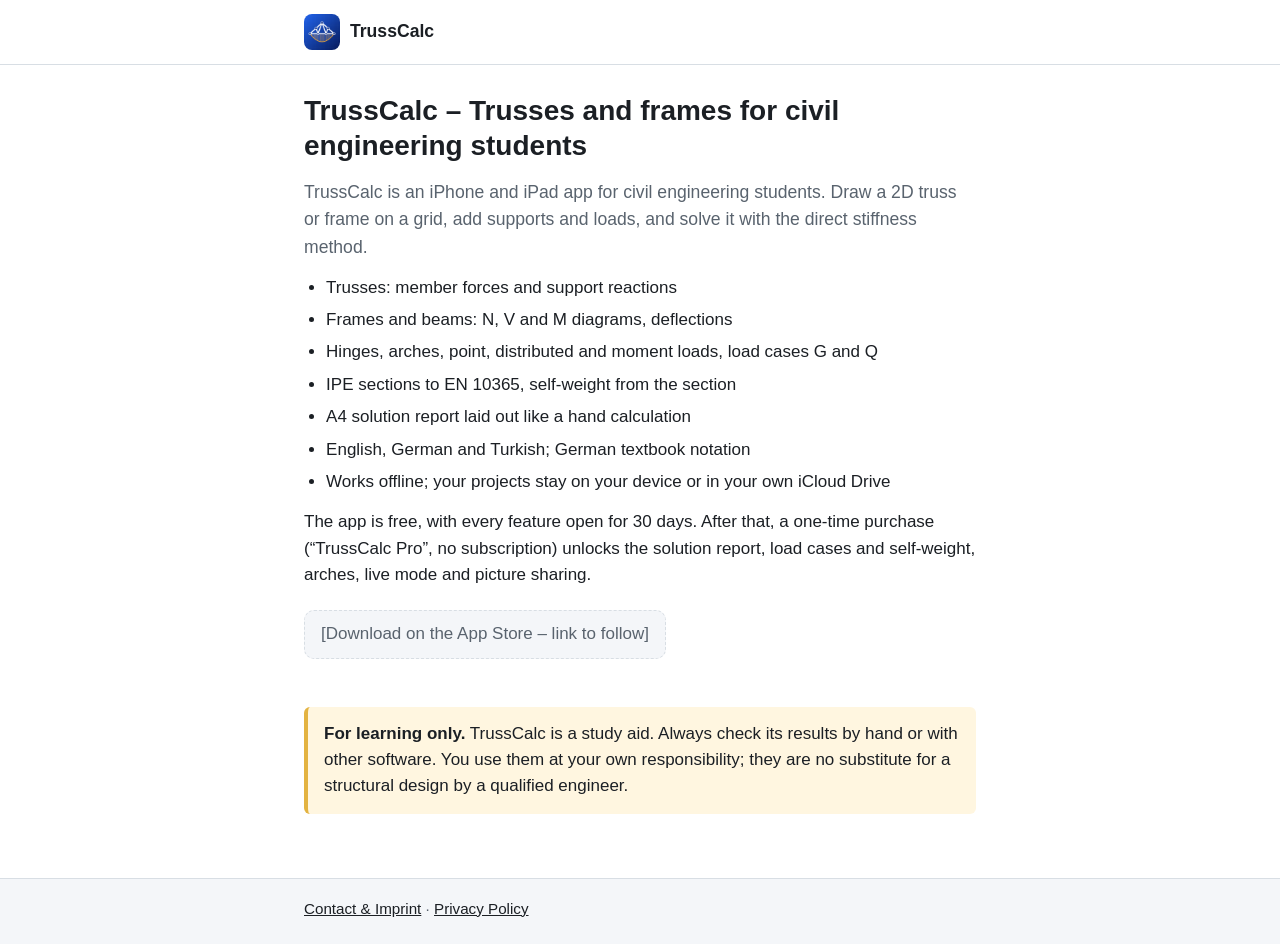
==== index.html @ fd12e596 "TrussCalc website: home, contact & imprint, privacy policy Plain HTML and one stylesheet; no JavaScr" ====
<!doctype html>
<html lang="en">
<head>
  <meta charset="utf-8">
  <meta name="viewport" content="width=device-width, initial-scale=1">
  <title>TrussCalc</title>
  <meta name="description" content="TrussCalc is an iPhone and iPad app for civil engineering students: draw a 2D truss or frame, add supports and loads, and solve it with the direct stiffness method.">
  <link rel="icon" href="icon.png">
  <link rel="apple-touch-icon" href="icon.png">
  <link rel="stylesheet" href="style.css">
</head>
<body>
  <header class="site">
    <div class="page">
      <a href="./"><img src="icon.png" alt="" width="36" height="36">TrussCalc</a>
    </div>
  </header>

  <main class="page">
    <h1>TrussCalc – Trusses and frames for civil engineering students</h1>

    <p class="lead">TrussCalc is an iPhone and iPad app for civil engineering students. Draw a 2D
    truss or frame on a grid, add supports and loads, and solve it with the direct
    stiffness method.</p>

    <ul>
      <li>Trusses: member forces and support reactions</li>
      <li>Frames and beams: N, V and M diagrams, deflections</li>
      <li>Hinges, arches, point, distributed and moment loads, load cases G and Q</li>
      <li>IPE sections to EN 10365, self-weight from the section</li>
      <li>A4 solution report laid out like a hand calculation</li>
      <li>English, German and Turkish; German textbook notation</li>
      <li>Works offline; your projects stay on your device or in your own iCloud Drive</li>
    </ul>

    <p>The app is free, with every feature open for 30 days. After that, a one-time
    purchase (“TrussCalc Pro”, no subscription) unlocks the solution report, load
    cases and self-weight, arches, live mode and picture sharing.</p>

    <p class="store">[Download on the App Store – link to follow]</p>

    <div class="note">
      <p><strong>For learning only.</strong> TrussCalc is a study aid. Always check its results by
      hand or with other software. You use them at your own responsibility; they are
      no substitute for a structural design by a qualified engineer.</p>
    </div>
  </main>

  <footer class="site">
    <div class="page">
      <a href="imprint.html">Contact &amp; Imprint</a> · <a href="privacy.html">Privacy Policy</a>
    </div>
  </footer>
</body>
</html>
---- style.css ----
/* TrussCalc site: one small stylesheet, system fonts only, light and dark. */
:root {
  --bg: #ffffff;
  --surface: #f4f6f9;
  --text: #1b1f24;
  --muted: #59636e;
  --line: #d8dee4;
  --accent: #0a5cc2;
  --note-bg: #fff6e0;
  --note-line: #e3b341;
  color-scheme: light dark;
}

@media (prefers-color-scheme: dark) {
  :root {
    --bg: #111418;
    --surface: #1b2027;
    --text: #e6e9ed;
    --muted: #9aa4af;
    --line: #2f363e;
    --accent: #6cb0ff;
    --note-bg: #2a2412;
    --note-line: #9e7a1f;
  }
}

* { box-sizing: border-box; }

html { -webkit-text-size-adjust: 100%; }

body {
  margin: 0;
  background: var(--bg);
  color: var(--text);
  font: 17px/1.55 -apple-system, BlinkMacSystemFont, "Segoe UI", Roboto, Helvetica, Arial, sans-serif;
}

.page {
  max-width: 44rem;
  margin: 0 auto;
  padding: 0 16px;
}

header.site {
  border-bottom: 1px solid var(--line);
}

header.site .page {
  display: flex;
  align-items: center;
  gap: 10px;
  padding-top: 14px;
  padding-bottom: 14px;
}

header.site a {
  display: flex;
  align-items: center;
  gap: 10px;
  color: var(--text);
  text-decoration: none;
  font-weight: 600;
  font-size: 1.1rem;
}

header.site img {
  width: 36px;
  height: 36px;
  border-radius: 8px;
}

main.page { padding-top: 28px; padding-bottom: 40px; }

h1 {
  font-size: 1.75rem;
  line-height: 1.25;
  margin: 0 0 16px;
}

h2 {
  font-size: 1.25rem;
  margin: 36px 0 10px;
}

h3 {
  font-size: 1.05rem;
  margin: 24px 0 8px;
}

p, ul { margin: 0 0 14px; }

ul { padding-left: 1.3em; }

li { margin-bottom: 6px; }

a { color: var(--accent); overflow-wrap: anywhere; }

.lead {
  font-size: 1.1rem;
  color: var(--muted);
}

.store {
  display: inline-block;
  margin: 8px 0 24px;
  padding: 10px 16px;
  border: 1px dashed var(--line);
  border-radius: 10px;
  background: var(--surface);
  color: var(--muted);
}

.note {
  margin: 24px 0;
  padding: 14px 16px;
  border-left: 4px solid var(--note-line);
  border-radius: 6px;
  background: var(--note-bg);
}

.note p:last-child { margin-bottom: 0; }

dl.faq dt {
  font-weight: 600;
  margin-top: 16px;
}

dl.faq dd {
  margin: 4px 0 0;
}

/* The imprint stays plain, full-size, selectable text (§ 5 DDG). */
.imprint {
  margin-top: 44px;
  padding-top: 8px;
  border-top: 1px solid var(--line);
}

.imprint address {
  font-style: normal;
  margin-bottom: 14px;
}

.updated { color: var(--muted); }

footer.site {
  border-top: 1px solid var(--line);
  background: var(--surface);
}

footer.site .page {
  padding-top: 18px;
  padding-bottom: 24px;
  color: var(--muted);
  font-size: 0.95rem;
}

footer.site a { color: var(--text); }
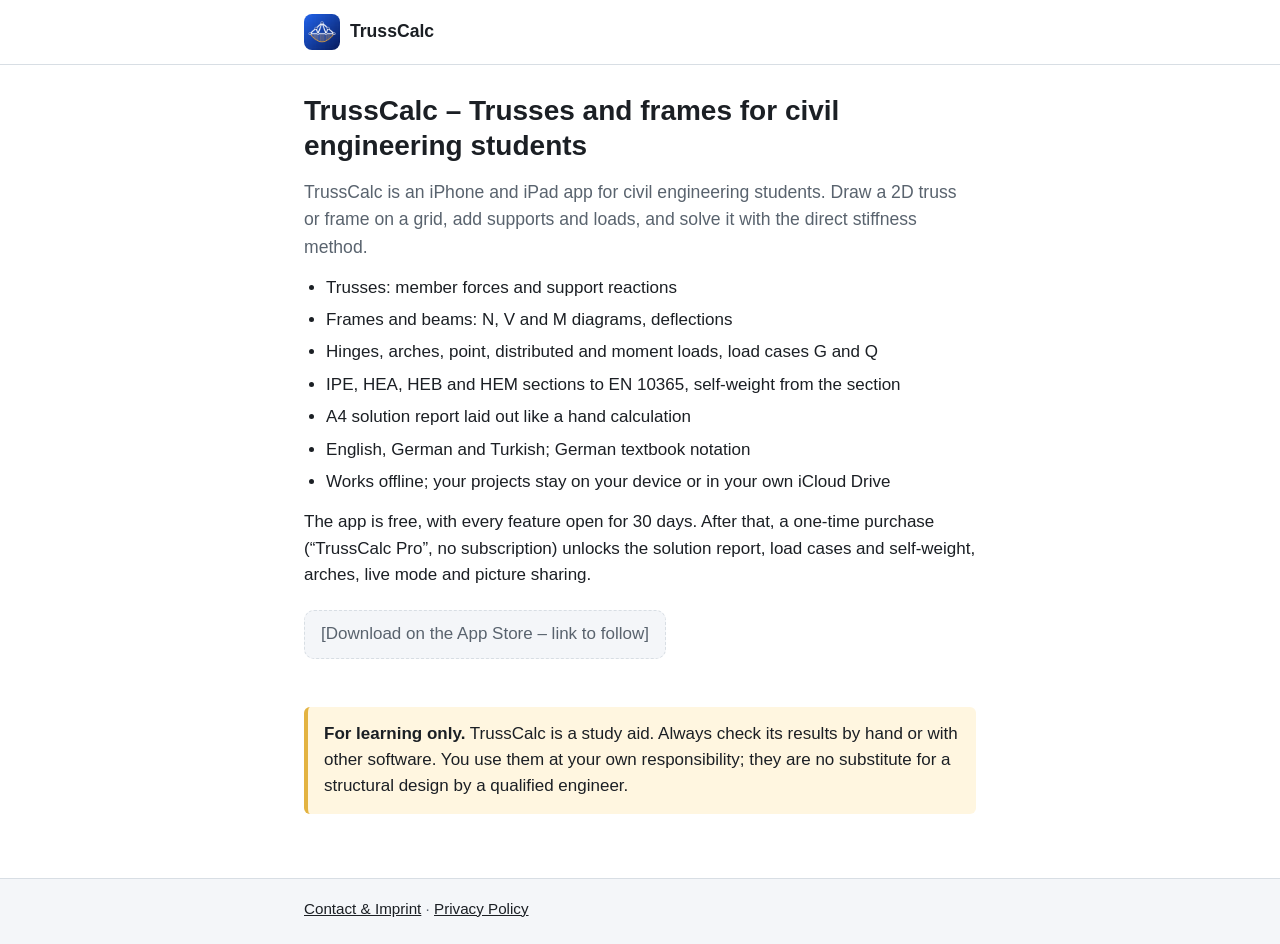
==== commit ae0ad668: "Home page: name the HEA, HEB and HEM sections Co-Authored-By: Claude Opus 5.5 <noreply@anthropic.com" ====
--- a/index.html
+++ b/index.html
@@ -27,7 +27,7 @@
       <li>Trusses: member forces and support reactions</li>
       <li>Frames and beams: N, V and M diagrams, deflections</li>
       <li>Hinges, arches, point, distributed and moment loads, load cases G and Q</li>
-      <li>IPE sections to EN 10365, self-weight from the section</li>
+      <li>IPE, HEA, HEB and HEM sections to EN 10365, self-weight from the section</li>
       <li>A4 solution report laid out like a hand calculation</li>
       <li>English, German and Turkish; German textbook notation</li>
       <li>Works offline; your projects stay on your device or in your own iCloud Drive</li>
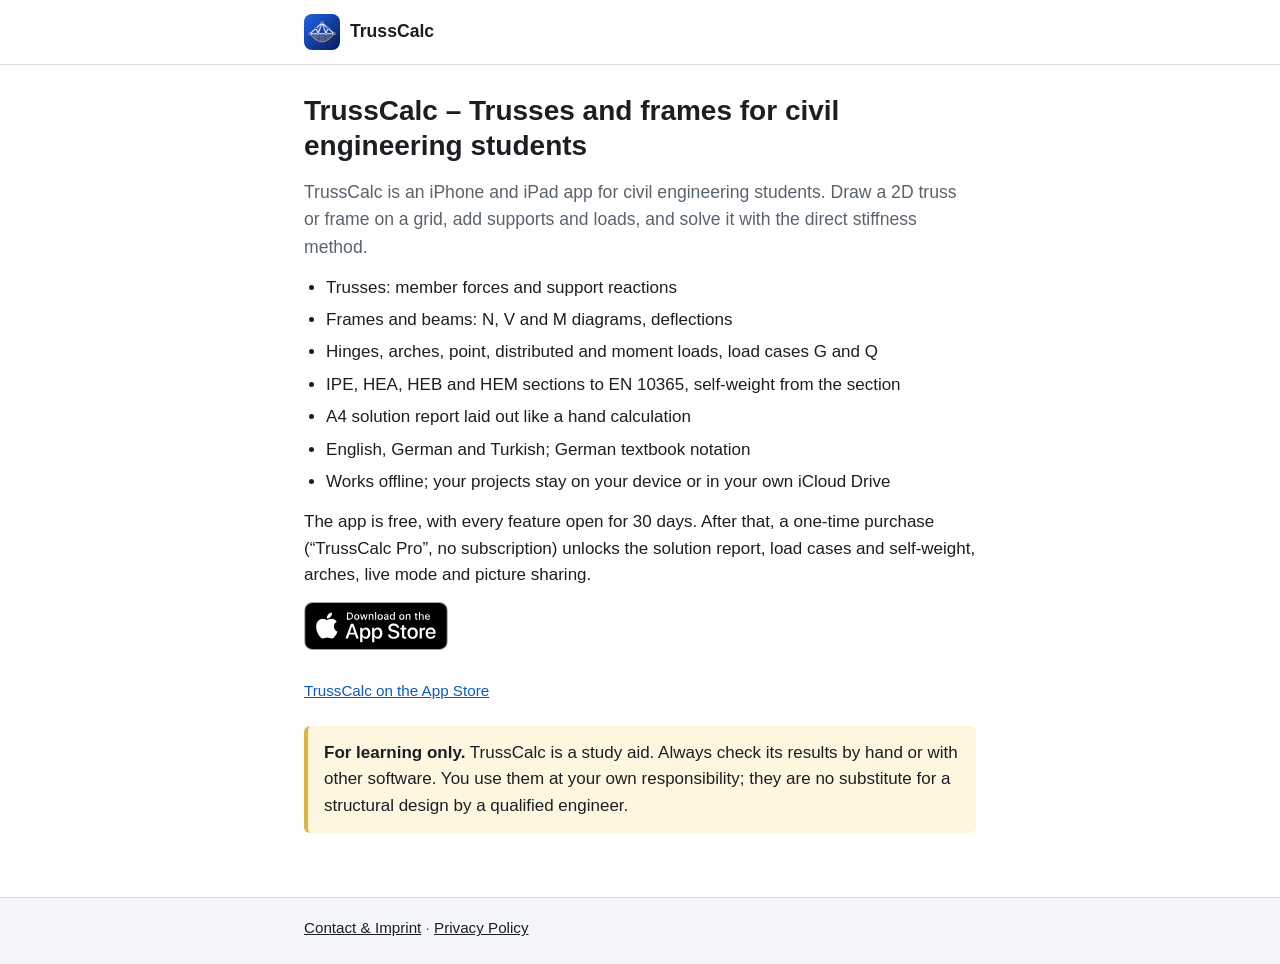
==== commit adc97586: "App Store badge and link on the home page Apple's black "Download on the App Store" badge (SVG, unch" ====
--- a/index.html
+++ b/index.html
@@ -37,7 +37,12 @@
     purchase (“TrussCalc Pro”, no subscription) unlocks the solution report, load
     cases and self-weight, arches, live mode and picture sharing.</p>
 
-    <p class="store">[Download on the App Store – link to follow]</p>
+    <div class="store">
+      <a class="badge" href="https://apps.apple.com/app/id6832358090">
+        <img src="app-store-badge.svg" width="144" height="48" alt="Download on the App Store">
+      </a>
+      <p><a href="https://apps.apple.com/app/id6832358090">TrussCalc on the App Store</a></p>
+    </div>
 
     <div class="note">
       <p><strong>For learning only.</strong> TrussCalc is a study aid. Always check its results by
--- a/style.css
+++ b/style.css
@@ -100,14 +100,28 @@
   color: var(--muted);
 }
 
+/* Apple's badge, unchanged: at least 40 px high on screen, clear space of a
+   quarter of its height on every side (12 px at 48 px). */
 .store {
+  margin: 8px 0 24px;
+}
+
+.store .badge {
   display: inline-block;
-  margin: 8px 0 24px;
-  padding: 10px 16px;
-  border: 1px dashed var(--line);
-  border-radius: 10px;
-  background: var(--surface);
-  color: var(--muted);
+  padding: 12px;
+  margin: -12px;
+  line-height: 0;
+}
+
+.store .badge img {
+  display: block;
+  width: 144px;
+  height: 48px;
+}
+
+.store p {
+  margin: 20px 0 0;
+  font-size: 0.95rem;
 }
 
 .note {
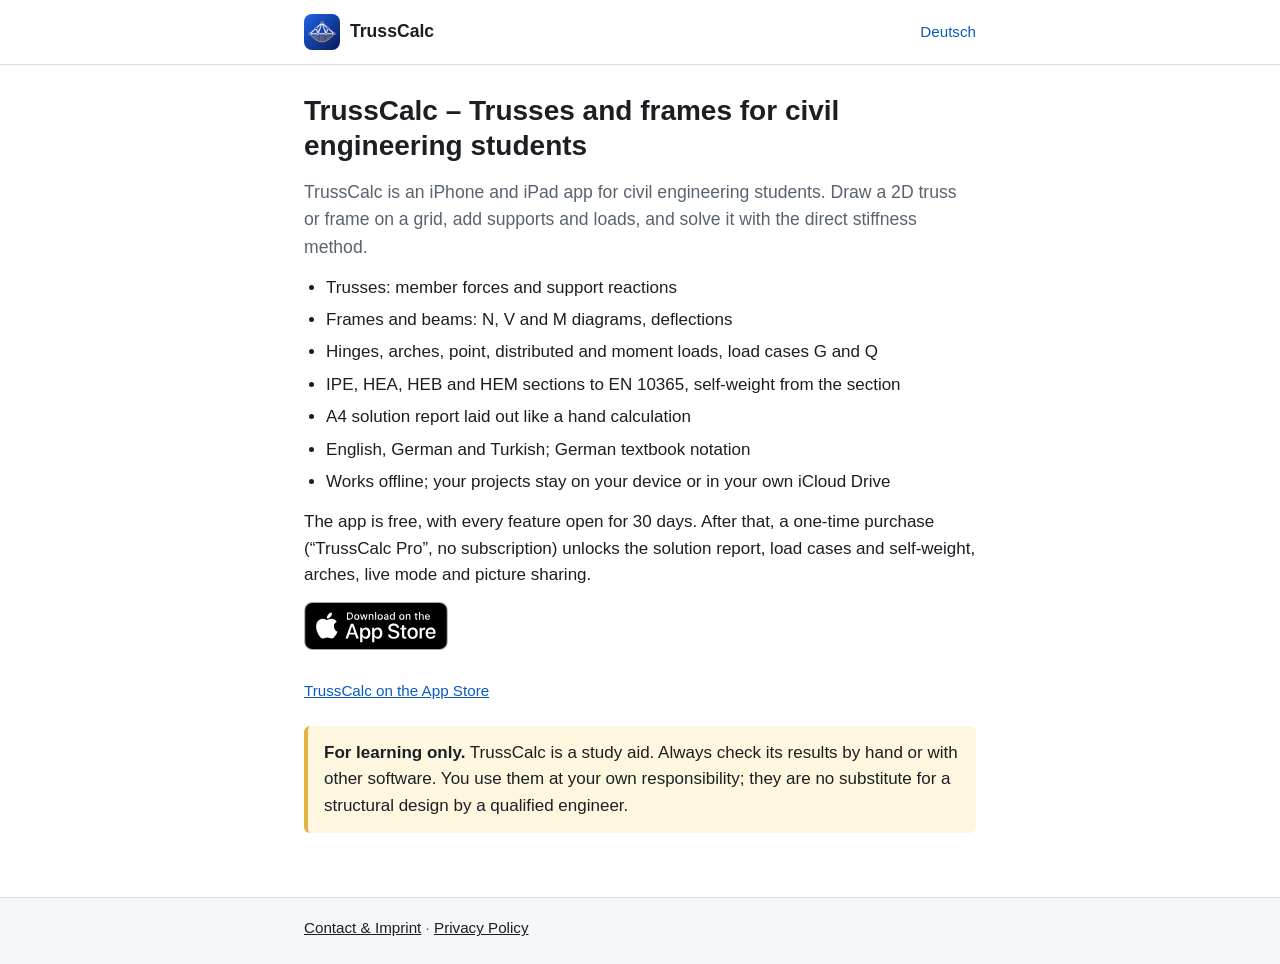
==== commit 45646cab: "German landing pages (de/): start, Fachwerk, Rahmen und Träger, Cremonaplan Texts from Site/landing-" ====
--- a/index.html
+++ b/index.html
@@ -5,6 +5,9 @@
   <meta name="viewport" content="width=device-width, initial-scale=1">
   <title>TrussCalc</title>
   <meta name="description" content="TrussCalc is an iPhone and iPad app for civil engineering students: draw a 2D truss or frame, add supports and loads, and solve it with the direct stiffness method.">
+  <link rel="alternate" hreflang="en" href="https://ganitunc.github.io/trusscalc-legal/">
+  <link rel="alternate" hreflang="de" href="https://ganitunc.github.io/trusscalc-legal/de/">
+  <link rel="alternate" hreflang="x-default" href="https://ganitunc.github.io/trusscalc-legal/">
   <link rel="icon" href="icon.png">
   <link rel="apple-touch-icon" href="icon.png">
   <link rel="stylesheet" href="style.css">
@@ -13,6 +16,7 @@
   <header class="site">
     <div class="page">
       <a href="./"><img src="icon.png" alt="" width="36" height="36">TrussCalc</a>
+      <a class="lang" href="de/" hreflang="de" lang="de">Deutsch</a>
     </div>
   </header>
 
--- a/style.css
+++ b/style.css
@@ -170,3 +170,50 @@
 }
 
 footer.site a { color: var(--text); }
+
+/* German landing pages (de/): pictures of the app and of sample reports. */
+header.site .lang {
+  margin-left: auto;
+  font-weight: 400;
+  font-size: 0.95rem;
+  color: var(--accent);
+}
+
+img { max-width: 100%; height: auto; }
+
+.shots {
+  display: grid;
+  grid-template-columns: repeat(2, minmax(0, 1fr));
+  gap: 16px;
+  margin: 20px 0 24px;
+}
+
+.shots.single { grid-template-columns: minmax(0, 22rem); justify-content: center; }
+
+.shots img, .pages img {
+  display: block;
+  width: 100%;
+  border: 1px solid var(--line);
+  border-radius: 10px;
+}
+
+.pages img { border-radius: 4px; background: #ffffff; }
+
+.pages {
+  display: grid;
+  grid-template-columns: repeat(auto-fit, minmax(9.5rem, 1fr));
+  gap: 16px;
+  margin: 16px 0 24px;
+}
+
+figure { margin: 0; }
+
+figcaption {
+  margin-top: 6px;
+  font-size: 0.9rem;
+  color: var(--muted);
+}
+
+ol { margin: 0 0 14px; padding-left: 1.5em; }
+
+footer.site nav a { white-space: nowrap; }
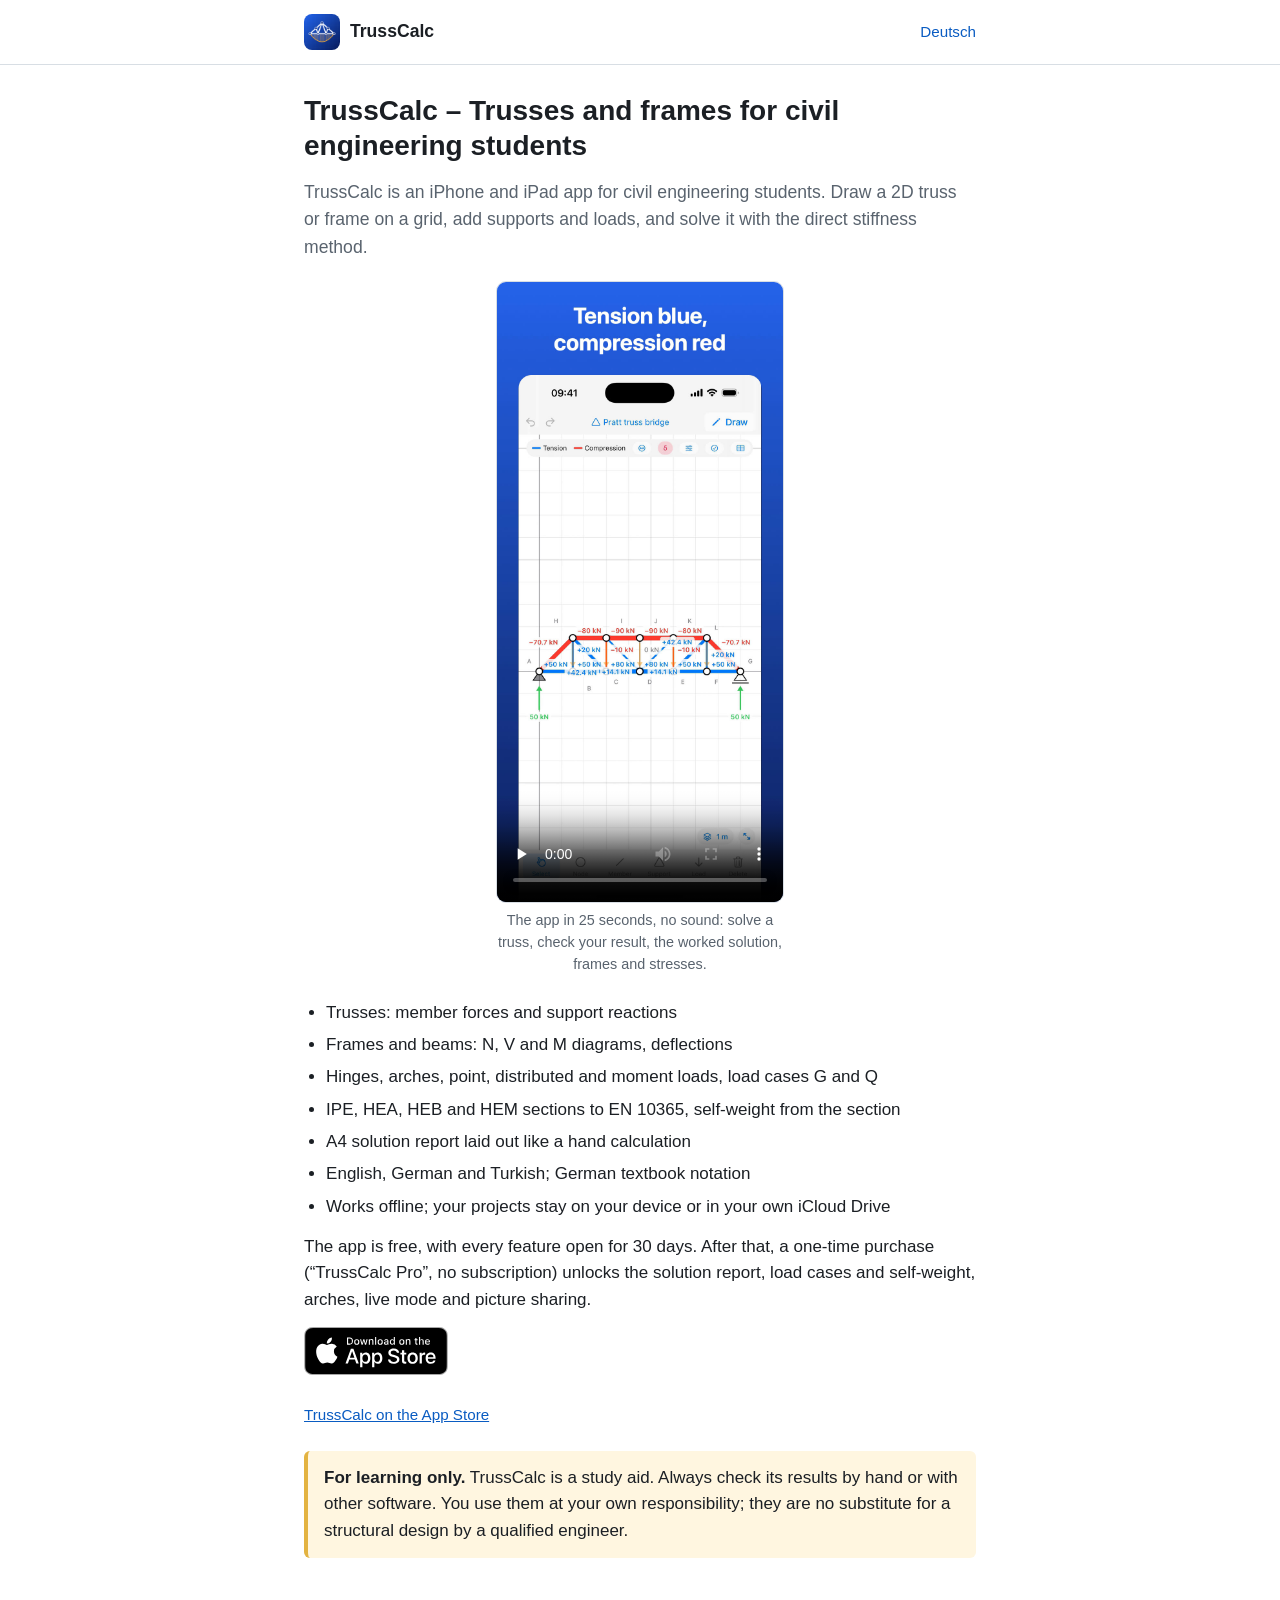
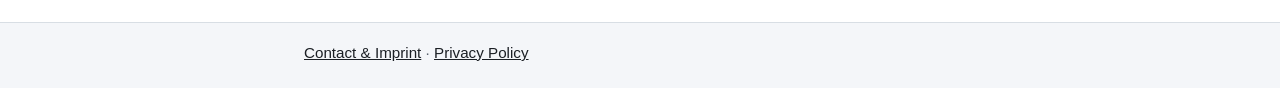
==== commit 5c6adea4: "Preview video on the German and English start pages A web copy of the App Store preview (no sound, 1" ====
--- a/index.html
+++ b/index.html
@@ -26,6 +26,15 @@
     <p class="lead">TrussCalc is an iPhone and iPad app for civil engineering students. Draw a 2D
     truss or frame on a grid, add supports and loads, and solve it with the direct
     stiffness method.</p>
+
+    <figure class="video">
+      <video controls preload="none" playsinline width="886" height="1920" poster="video/poster-en.jpg"
+        aria-label="Video: TrussCalc on the iPhone">
+        <source src="video/trusscalc-en.mp4" type="video/mp4">
+      </video>
+      <figcaption>The app in 25 seconds, no sound: solve a truss, check your result, the worked solution, frames and
+      stresses.</figcaption>
+    </figure>
 
     <ul>
       <li>Trusses: member forces and support reactions</li>
--- a/style.css
+++ b/style.css
@@ -208,6 +208,23 @@
 
 figure { margin: 0; }
 
+/* The App Store preview video: portrait, no autoplay, loaded only when played. */
+.video {
+  max-width: 18rem;
+  margin: 20px auto 24px;
+}
+
+.video video {
+  display: block;
+  width: 100%;
+  height: auto;
+  border: 1px solid var(--line);
+  border-radius: 10px;
+  background: var(--surface);
+}
+
+.video figcaption { text-align: center; }
+
 figcaption {
   margin-top: 6px;
   font-size: 0.9rem;
